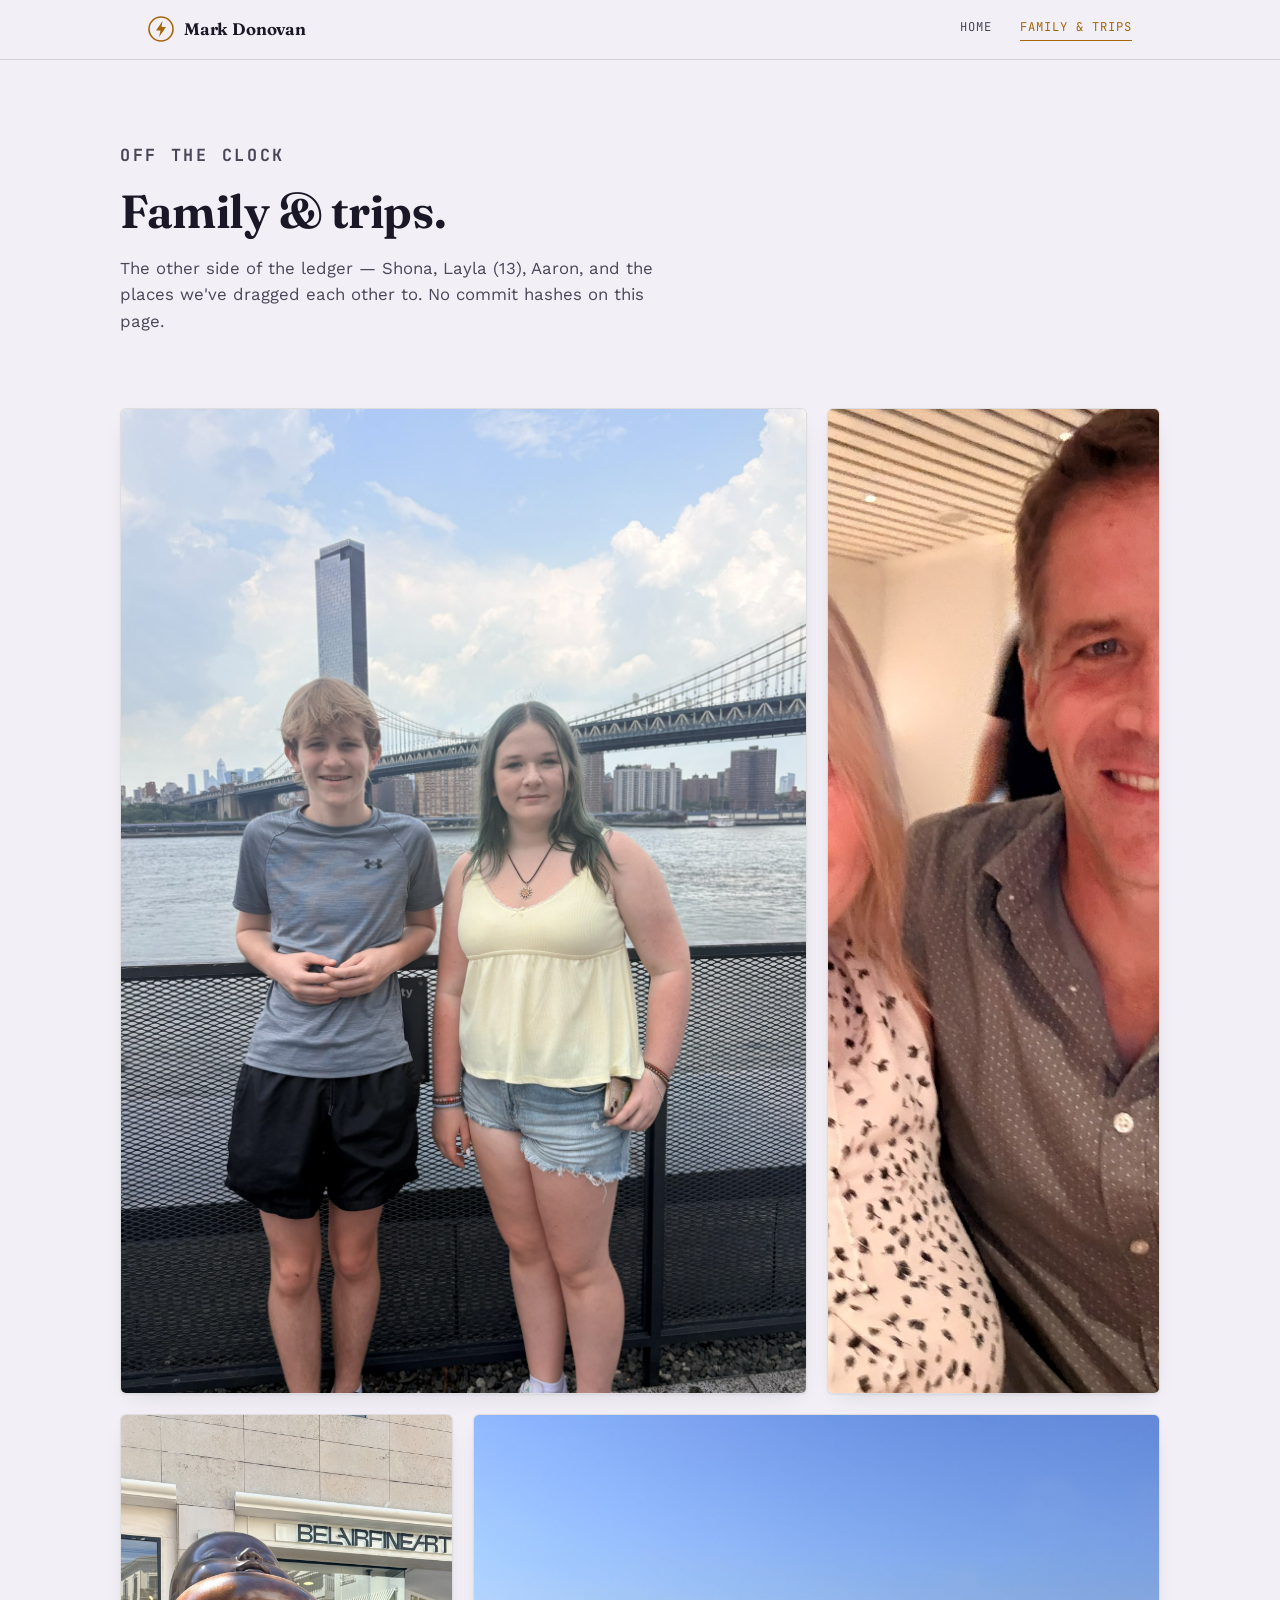
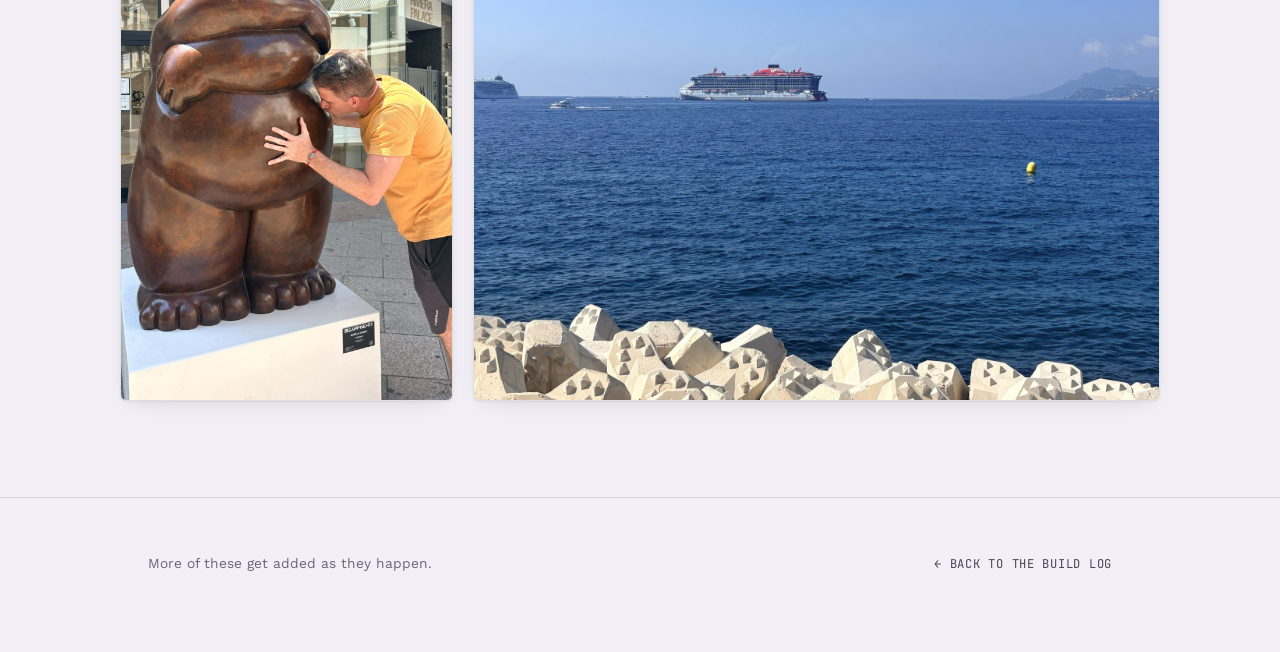
==== family.html @ fefd6a7b "Add hero photo and Family & Trips page Co-Authored-By: Claude Sonnet 5 <noreply@anthropic.com>" ====
<!doctype html>
<title>Family &amp; Trips — Mark Donovan</title>
<link rel="preconnect" href="https://fonts.googleapis.com">
<link rel="preconnect" href="https://fonts.gstatic.com" crossorigin>
<link href="https://fonts.googleapis.com/css2?family=Fraunces:opsz,wght@9..144,340;9..144,440;9..144,560;9..144,650;9..144,860&family=Work+Sans:wght@400;500;600&family=JetBrains+Mono:wght@400;500;700&display=swap" rel="stylesheet">
<style>
  :root{
    --ink:#1A1826; --ink-soft:#4A4558; --paper:#F2F0F6; --surface:#FFFFFF; --surface-2:#E9E6F0;
    --amber:#A8660A; --teal:#0E6E68; --slate:#6B6478;
    --border: rgba(26,24,38,0.14); --border-strong: rgba(26,24,38,0.28);
    --shadow: 0 1px 2px rgba(26,24,38,0.06), 0 8px 24px -12px rgba(26,24,38,0.18);
  }
  @media (prefers-color-scheme: dark){
    :root:not([data-theme="light"]){
      --ink:#EDEAE3; --ink-soft:#B9B3C7; --paper:#151320; --surface:#1E1B2B; --surface-2:#262238;
      --amber:#F2A83D; --teal:#4FD1C5; --slate:#9992A8;
      --border: rgba(237,234,227,0.12); --border-strong: rgba(237,234,227,0.24);
      --shadow: 0 1px 2px rgba(0,0,0,0.3), 0 12px 32px -14px rgba(0,0,0,0.6);
    }
  }
  :root[data-theme="dark"]{
    --ink:#EDEAE3; --ink-soft:#B9B3C7; --paper:#151320; --surface:#1E1B2B; --surface-2:#262238;
    --amber:#F2A83D; --teal:#4FD1C5; --slate:#9992A8;
    --border: rgba(237,234,227,0.12); --border-strong: rgba(237,234,227,0.24);
    --shadow: 0 1px 2px rgba(0,0,0,0.3), 0 12px 32px -14px rgba(0,0,0,0.6);
  }
  *{box-sizing:border-box;}
  body{margin:0; background:var(--paper); color:var(--ink); font-family:'Work Sans',-apple-system,sans-serif; font-size:16px; line-height:1.6; -webkit-font-smoothing:antialiased;}
  h1,h2{font-family:'Fraunces', Georgia, serif; font-weight:650; letter-spacing:-0.01em; text-wrap:balance; margin:0;}
  a{color:inherit;}
  a:focus-visible{outline:2px solid var(--amber); outline-offset:3px;}
  .eyebrow{font-family:'JetBrains Mono', monospace; font-size:0.72rem; letter-spacing:0.16em; text-transform:uppercase; color:var(--amber); font-weight:700;}
  .wrap{max-width:1040px; margin:0 auto; padding:0 28px;}
  @media (max-width:640px){ .wrap{padding:0 20px;} }

  header.site-nav{position:sticky; top:0; z-index:20; background:color-mix(in srgb, var(--paper) 88%, transparent); backdrop-filter:blur(10px); border-bottom:1px solid var(--border);}
  .nav-row{display:flex; align-items:center; justify-content:space-between; padding:16px 28px; max-width:1040px; margin:0 auto;}
  .brand{display:flex; align-items:center; gap:10px; text-decoration:none;}
  .brand-name{font-family:'Fraunces', serif; font-weight:650; font-size:1.05rem; letter-spacing:-0.01em;}
  nav.links{display:flex; gap:28px;}
  nav.links a{font-family:'JetBrains Mono', monospace; font-size:0.76rem; letter-spacing:0.08em; text-transform:uppercase; text-decoration:none; color:var(--ink-soft); border-bottom:1px solid transparent; padding-bottom:3px;}
  nav.links a:hover{color:var(--amber); border-color:var(--amber);}
  nav.links a.current{color:var(--amber); border-color:var(--amber);}
  @media (max-width:640px){ nav.links{gap:16px;} }

  .page-head{padding:64px 0 8px;}
  .page-head h1{font-size:clamp(2rem, 4.2vw, 2.9rem); line-height:1.1;}
  .page-head p{color:var(--ink-soft); max-width:56ch; margin-top:18px; font-size:1.05rem;}

  .gallery{padding:48px 0 96px;}
  .grid{display:grid; grid-template-columns:repeat(3, 1fr); gap:20px;}
  @media (max-width:820px){ .grid{grid-template-columns:repeat(2, 1fr);} }
  @media (max-width:520px){ .grid{grid-template-columns:1fr;} }
  figure{margin:0; background:var(--surface); border:1px solid var(--border); border-radius:6px; overflow:hidden; box-shadow:var(--shadow);}
  figure.wide{grid-column:span 2;}
  @media (max-width:520px){ figure.wide{grid-column:span 1;} }
  figure img{width:100%; height:100%; display:block; object-fit:cover; aspect-ratio:4/3;}
  figure.tall img{aspect-ratio:3/4;}
  figcaption{padding:14px 16px; font-size:0.86rem; color:var(--ink-soft);}
  figcaption .who{font-family:'JetBrains Mono', monospace; font-size:0.68rem; letter-spacing:0.06em; text-transform:uppercase; color:var(--teal); display:block; margin-bottom:4px;}

  footer{padding:40px 0 64px; border-top:1px solid var(--border);}
  .footer-row{display:flex; justify-content:space-between; align-items:center; flex-wrap:wrap; gap:16px;}
  .footer-links a{font-family:'JetBrains Mono', monospace; font-size:0.76rem; letter-spacing:0.06em; text-transform:uppercase; text-decoration:none; color:var(--ink-soft); margin-right:20px;}
  .footer-links a:hover{color:var(--amber);}
  footer .sign{font-size:0.86rem; color:var(--slate);}
</style>

<header class="site-nav">
  <div class="nav-row">
    <a class="brand" href="index.html">
      <svg width="26" height="26" viewBox="0 0 26 26" fill="none">
        <circle cx="13" cy="13" r="12" stroke="var(--amber)" stroke-width="1.6"/>
        <path d="M14.5 5 L8 14.5 H12.5 L11 21 L18 11 H13.5 Z" fill="var(--amber)"/>
      </svg>
      <span class="brand-name">Mark Donovan</span>
    </a>
    <nav class="links">
      <a href="index.html">Home</a>
      <a href="family.html" class="current">Family &amp; Trips</a>
    </nav>
  </div>
</header>

<main>
  <div class="wrap page-head">
    <p class="eyebrow">Off the clock</p>
    <h1>Family &amp; trips.</h1>
    <p>The other side of the ledger — Shona, Layla (13), Aaron, and the places we've dragged each other to. No commit hashes on this page.</p>
  </div>

  <div class="wrap gallery">
    <div class="grid">
      <figure class="wide tall">
        <img src="images/aaron-layla-nyc.jpg" alt="Layla and Aaron standing by the East River in New York City, with the Manhattan and Williamsburg bridges behind them">
        <figcaption><span class="who">Layla &amp; Aaron</span>New York City, riverside</figcaption>
      </figure>
      <figure class="tall">
        <img src="images/mark-shona.jpg" alt="Mark and Shona smiling together at a restaurant table">
        <figcaption><span class="who">Mark &amp; Shona</span>Dinner, somewhere with good lighting</figcaption>
      </figure>
      <figure>
        <img src="images/italy-statue.jpg" alt="Mark posing with a large wooden bear sculpture on a European street">
        <figcaption><span class="who">Solo mission</span>Making friends with the local wildlife</figcaption>
      </figure>
      <figure class="wide">
        <img src="images/cruise-ship.jpg" alt="A cruise ship anchored offshore near a Mediterranean coastline">
        <figcaption><span class="who">The view</span>Somewhere on the Mediterranean</figcaption>
      </figure>
    </div>
  </div>

  <footer>
    <div class="wrap footer-row">
      <p class="sign">More of these get added as they happen.</p>
      <div class="footer-links">
        <a href="index.html">← Back to the build log</a>
      </div>
    </div>
  </footer>
</main>
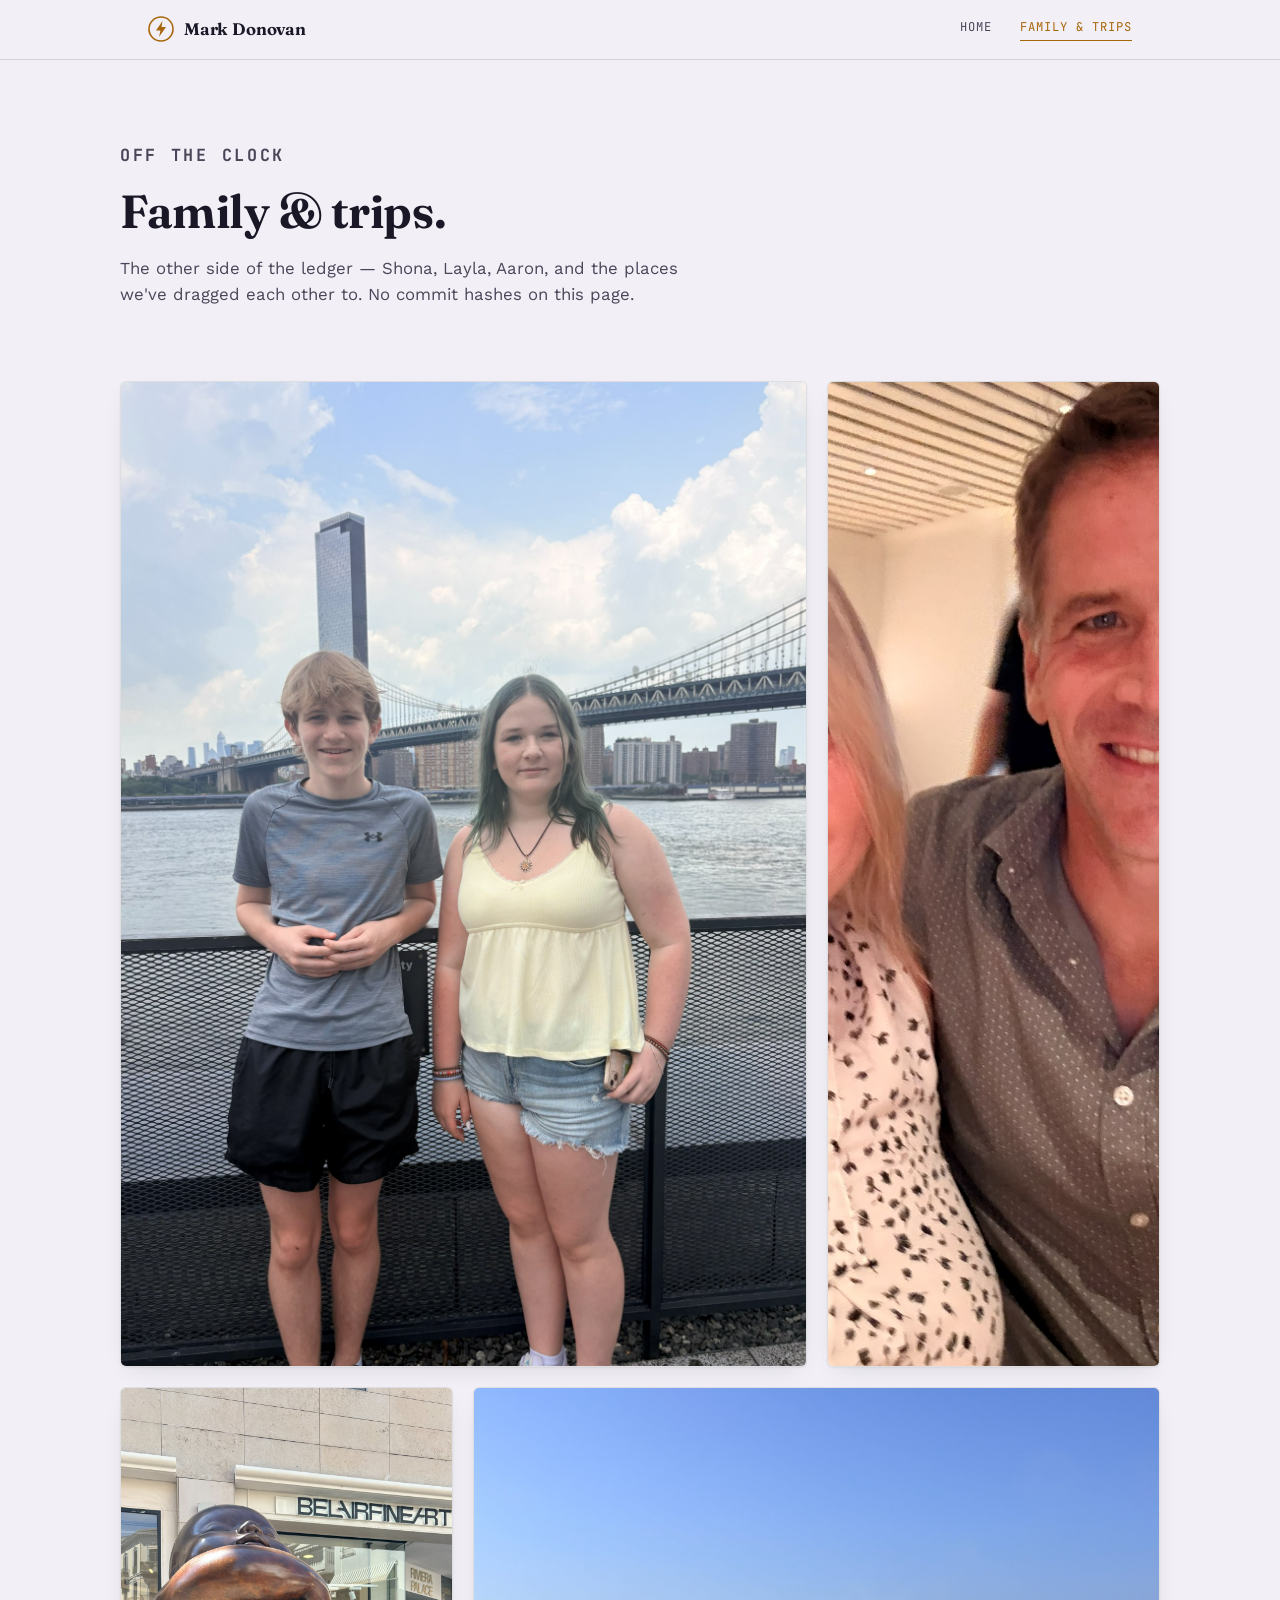
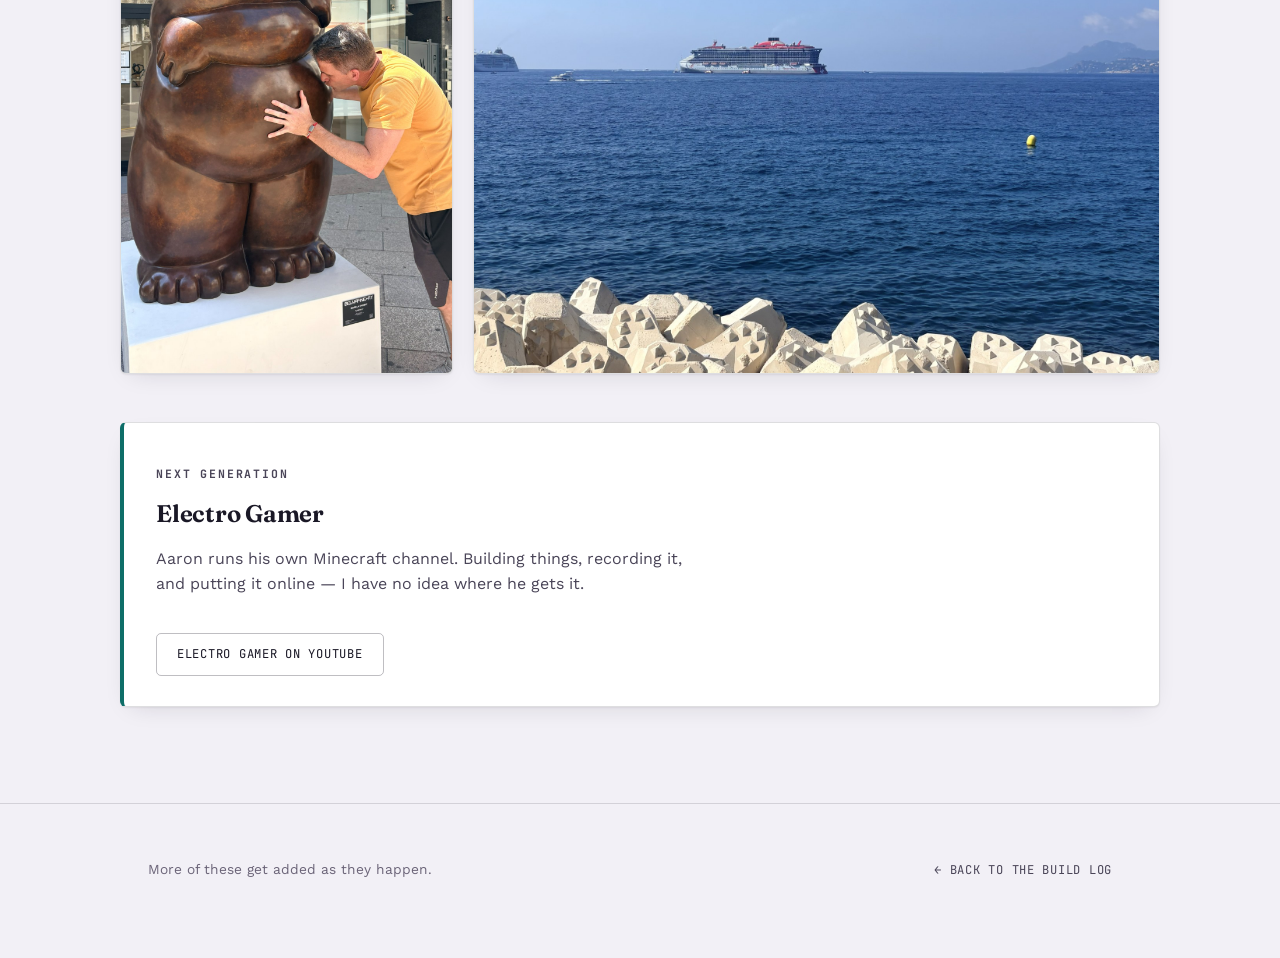
==== commit 6ba4ebe6: "Broaden site to full profile: bridge, work, giving Reframes the thesis from trivia-only to systems-b" ====
--- a/family.html
+++ b/family.html
@@ -59,6 +59,20 @@
   figcaption{padding:14px 16px; font-size:0.86rem; color:var(--ink-soft);}
   figcaption .who{font-family:'JetBrains Mono', monospace; font-size:0.68rem; letter-spacing:0.06em; text-transform:uppercase; color:var(--teal); display:block; margin-bottom:4px;}
 
+  .side-project{
+    margin-top:48px; background:var(--surface); border:1px solid var(--border);
+    border-left:4px solid var(--teal); border-radius:6px; padding:30px 32px; box-shadow:var(--shadow);
+  }
+  .side-project h2{font-size:1.5rem; margin-top:8px;}
+  .side-project p{color:var(--ink-soft); margin-top:12px; max-width:54ch;}
+  .btn{
+    display:inline-flex; align-items:center; gap:8px; padding:11px 20px; border-radius:5px;
+    text-decoration:none; font-family:'JetBrains Mono', monospace; font-size:0.76rem;
+    letter-spacing:0.06em; text-transform:uppercase; border:1px solid var(--border-strong);
+    margin-top:20px; transition:transform .15s ease, border-color .15s ease;
+  }
+  .btn:hover{transform:translateY(-1px); border-color:var(--amber); color:var(--amber);}
+
   footer{padding:40px 0 64px; border-top:1px solid var(--border);}
   .footer-row{display:flex; justify-content:space-between; align-items:center; flex-wrap:wrap; gap:16px;}
   .footer-links a{font-family:'JetBrains Mono', monospace; font-size:0.76rem; letter-spacing:0.06em; text-transform:uppercase; text-decoration:none; color:var(--ink-soft); margin-right:20px;}
@@ -86,7 +100,7 @@
   <div class="wrap page-head">
     <p class="eyebrow">Off the clock</p>
     <h1>Family &amp; trips.</h1>
-    <p>The other side of the ledger — Shona, Layla (13), Aaron, and the places we've dragged each other to. No commit hashes on this page.</p>
+    <p>The other side of the ledger — Shona, Layla, Aaron, and the places we've dragged each other to. No commit hashes on this page.</p>
   </div>
 
   <div class="wrap gallery">
@@ -108,6 +122,13 @@
         <figcaption><span class="who">The view</span>Somewhere on the Mediterranean</figcaption>
       </figure>
     </div>
+
+    <div class="side-project">
+      <p class="eyebrow">Next generation</p>
+      <h2>Electro Gamer</h2>
+      <p>Aaron runs his own Minecraft channel. Building things, recording it, and putting it online — I have no idea where he gets it.</p>
+      <a class="btn" href="https://www.youtube.com/channel/UC5mM3A04aVG5ZpPk_eUbyzA" target="_blank" rel="noopener">Electro Gamer on YouTube</a>
+    </div>
   </div>
 
   <footer>
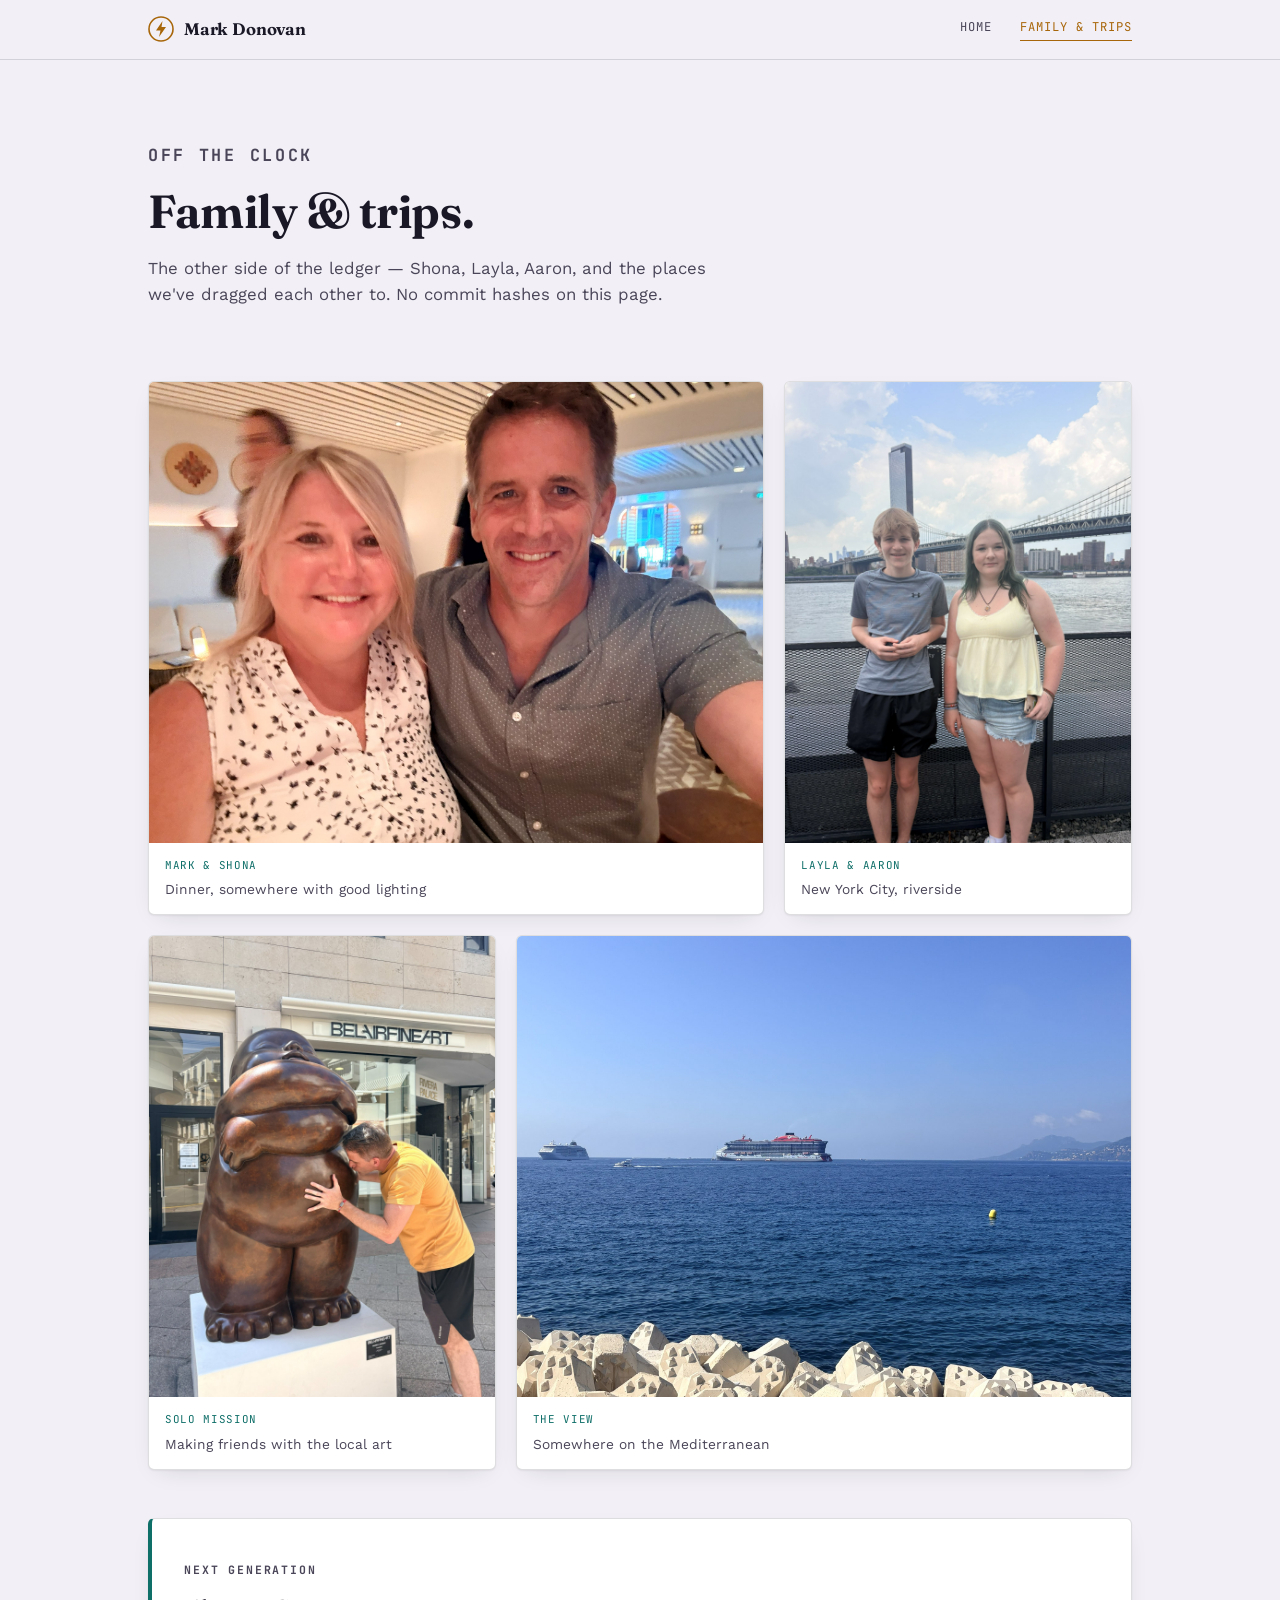
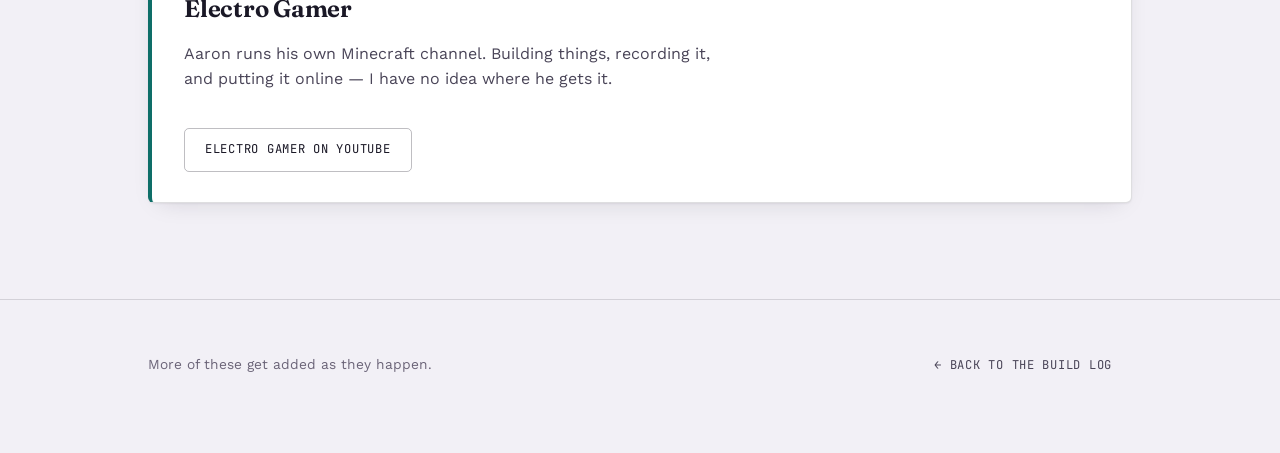
==== commit 6ed7a705: "Family page: show every photo whole, fix the phone layout Photos were cropped to fixed frames whatev" ====
--- a/family.html
+++ b/family.html
@@ -1,4 +1,6 @@
 <!doctype html>
+<meta charset="utf-8">
+<meta name="viewport" content="width=device-width, initial-scale=1">
 <title>Family &amp; Trips — Mark Donovan</title>
 <link rel="preconnect" href="https://fonts.googleapis.com">
 <link rel="preconnect" href="https://fonts.gstatic.com" crossorigin>
@@ -43,20 +45,25 @@
   nav.links a.current{color:var(--amber); border-color:var(--amber);}
   @media (max-width:640px){ nav.links{gap:16px;} }
 
-  .page-head{padding:64px 0 8px;}
+  .page-head{padding-top:64px; padding-bottom:8px;}   /* top/bottom only: the side padding comes from .wrap */
   .page-head h1{font-size:clamp(2rem, 4.2vw, 2.9rem); line-height:1.1;}
   .page-head p{color:var(--ink-soft); max-width:56ch; margin-top:18px; font-size:1.05rem;}
 
-  .gallery{padding:48px 0 96px;}
-  .grid{display:grid; grid-template-columns:repeat(3, 1fr); gap:20px;}
-  @media (max-width:820px){ .grid{grid-template-columns:repeat(2, 1fr);} }
-  @media (max-width:520px){ .grid{grid-template-columns:1fr;} }
-  figure{margin:0; background:var(--surface); border:1px solid var(--border); border-radius:6px; overflow:hidden; box-shadow:var(--shadow);}
-  figure.wide{grid-column:span 2;}
-  @media (max-width:520px){ figure.wide{grid-column:span 1;} }
-  figure img{width:100%; height:100%; display:block; object-fit:cover; aspect-ratio:4/3;}
-  figure.tall img{aspect-ratio:3/4;}
-  figcaption{padding:14px 16px; font-size:0.86rem; color:var(--ink-soft);}
+  .gallery{padding-top:48px; padding-bottom:96px;}
+  /* Every photo is shown whole, in its own shape - nothing is cropped. Each row pairs a
+     landscape (4:3) photo with a portrait (3:4) one; widths in the ratio 16:9 make the two
+     exactly the same height. New photo: class "land" or "port" to match its shape, and its
+     real width/height on the <img>. */
+  .row{display:flex; gap:20px; margin-bottom:20px;}
+  figure{margin:0; min-width:0; display:flex; flex-direction:column; background:var(--surface); border:1px solid var(--border); border-radius:6px; overflow:hidden; box-shadow:var(--shadow);}
+  figure.land{flex:16 1 0;}
+  figure.port{flex:9 1 0;}
+  figure img{width:100%; height:auto; display:block;}
+  @media (max-width:640px){
+    .row{flex-direction:column;}
+    figure.land, figure.port{flex:none;}
+  }
+  figcaption{flex:1; padding:14px 16px; font-size:0.86rem; color:var(--ink-soft);}
   figcaption .who{font-family:'JetBrains Mono', monospace; font-size:0.68rem; letter-spacing:0.06em; text-transform:uppercase; color:var(--teal); display:block; margin-bottom:4px;}
 
   .side-project{
@@ -104,21 +111,23 @@
   </div>
 
   <div class="wrap gallery">
-    <div class="grid">
-      <figure class="wide tall">
-        <img src="images/aaron-layla-nyc.jpg" alt="Layla and Aaron standing by the East River in New York City, with the Manhattan and Williamsburg bridges behind them">
+    <div class="row">
+      <figure class="land">
+        <img src="images/mark-shona.jpg" width="2000" height="1500" alt="Shona and Mark smiling together at a restaurant">
+        <figcaption><span class="who">Mark &amp; Shona</span>Dinner, somewhere with good lighting</figcaption>
+      </figure>
+      <figure class="port">
+        <img src="images/aaron-layla-nyc.jpg" width="1500" height="2000" alt="Layla and Aaron standing by the East River in New York City, with the Manhattan and Williamsburg bridges behind them">
         <figcaption><span class="who">Layla &amp; Aaron</span>New York City, riverside</figcaption>
       </figure>
-      <figure class="tall">
-        <img src="images/mark-shona.jpg" alt="Mark and Shona smiling together at a restaurant table">
-        <figcaption><span class="who">Mark &amp; Shona</span>Dinner, somewhere with good lighting</figcaption>
+    </div>
+    <div class="row">
+      <figure class="port">
+        <img src="images/italy-statue.jpg" width="1500" height="2000" alt="Mark kissing the belly of a large bronze sculpture outside an art gallery on a European street">
+        <figcaption><span class="who">Solo mission</span>Making friends with the local art</figcaption>
       </figure>
-      <figure>
-        <img src="images/italy-statue.jpg" alt="Mark posing with a large wooden bear sculpture on a European street">
-        <figcaption><span class="who">Solo mission</span>Making friends with the local wildlife</figcaption>
-      </figure>
-      <figure class="wide">
-        <img src="images/cruise-ship.jpg" alt="A cruise ship anchored offshore near a Mediterranean coastline">
+      <figure class="land">
+        <img src="images/cruise-ship.jpg" width="2000" height="1500" alt="A cruise ship anchored offshore near a Mediterranean coastline">
         <figcaption><span class="who">The view</span>Somewhere on the Mediterranean</figcaption>
       </figure>
     </div>
